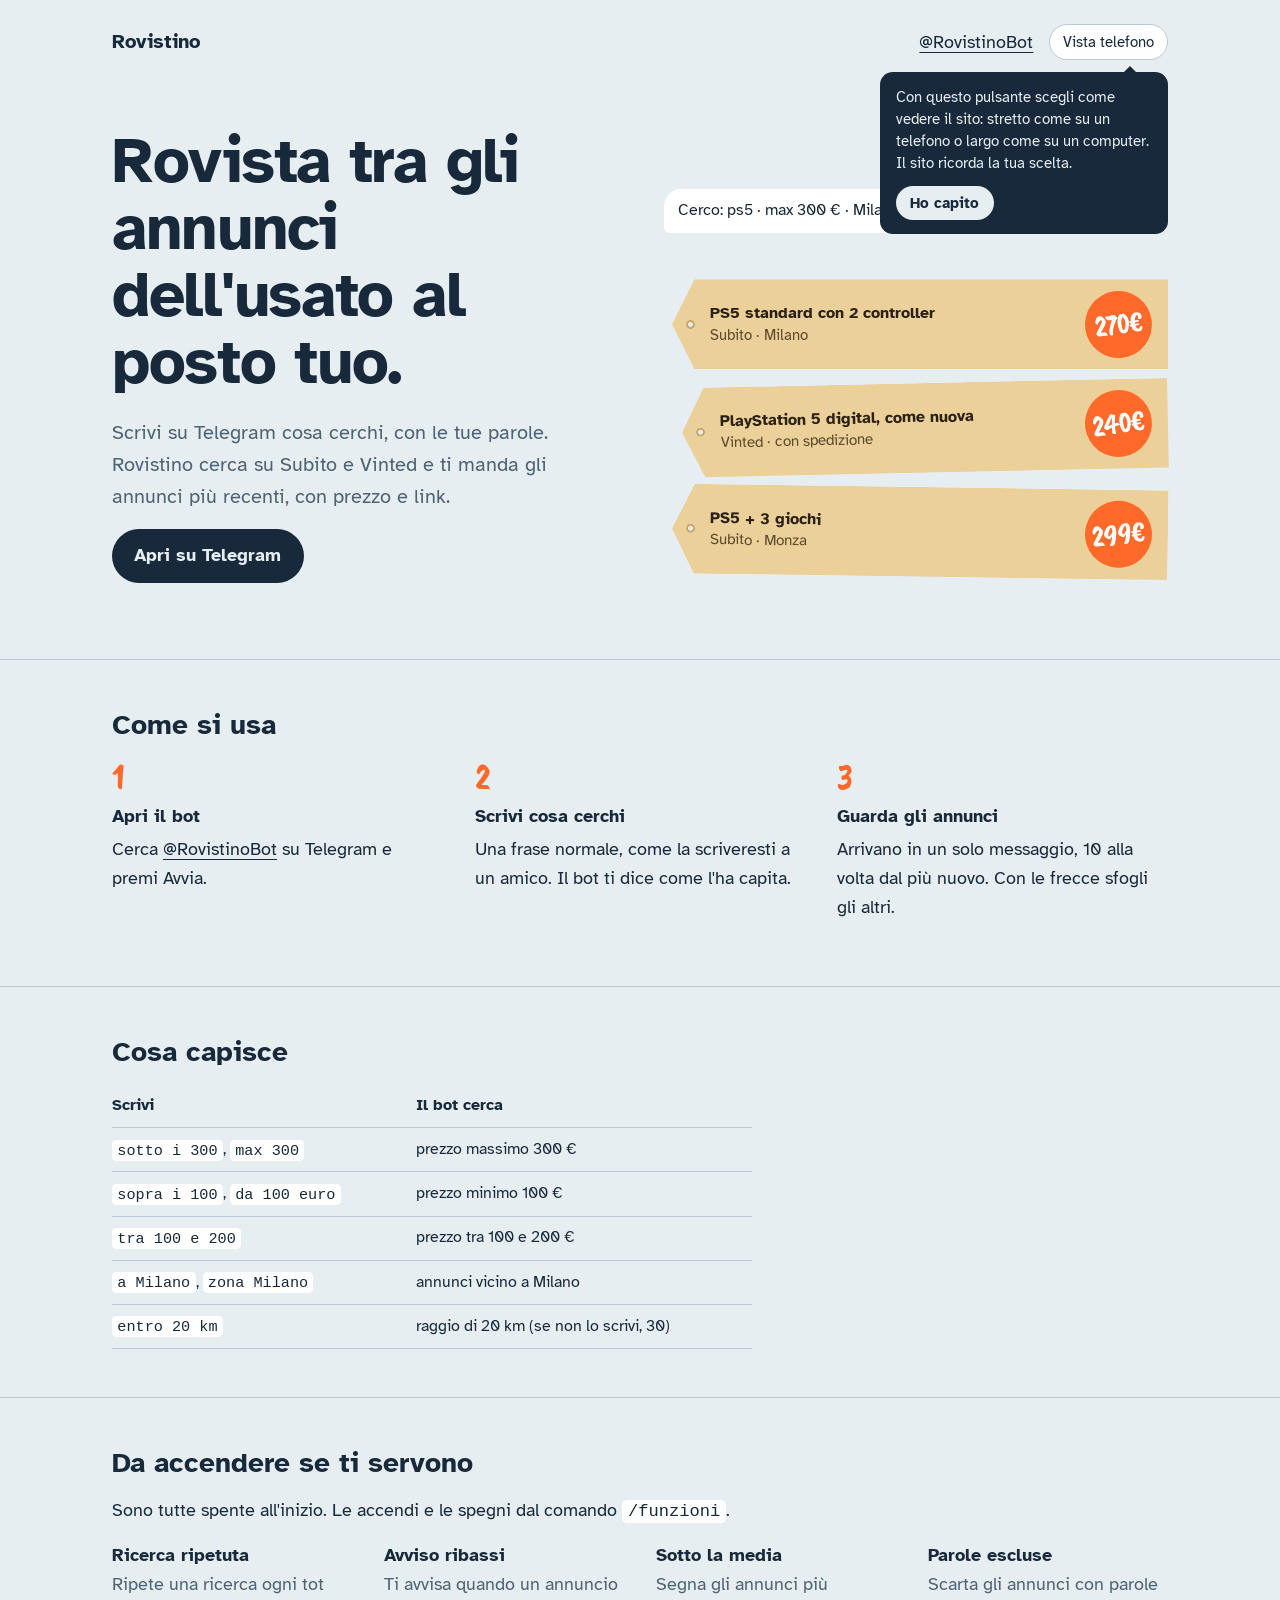
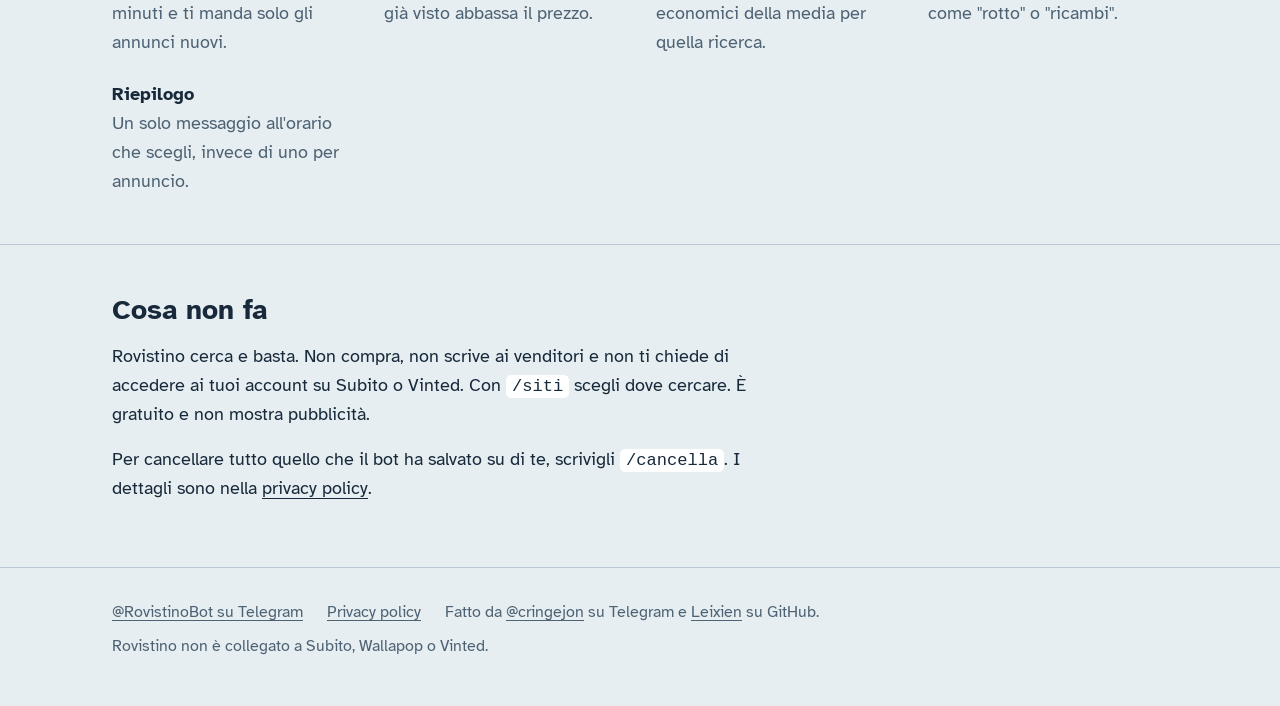
==== index.html @ 9de8d8a0 "Replace Wallapop with Vinted, mention /siti and Nominatim" ====
<!doctype html>
<html lang="it">
<head>
  <meta charset="utf-8">
  <meta name="viewport" content="width=device-width, initial-scale=1">
  <title>Rovistino</title>
  <meta name="description" content="Bot Telegram gratuito che cerca annunci dell'usato su Subito e Vinted. Scrivi cosa cerchi, ricevi prezzo e link.">
  <meta property="og:title" content="Rovistino">
  <meta property="og:description" content="Scrivi cosa cerchi, Rovistino rovista tra Subito e Vinted per te.">
  <meta property="og:image" content="https://leixien.github.io/Rovistino/assets/description.png">
  <link rel="preconnect" href="https://fonts.googleapis.com">
  <link rel="preconnect" href="https://fonts.gstatic.com" crossorigin>
  <link href="https://fonts.googleapis.com/css2?family=Atkinson+Hyperlegible:wght@400;700&family=Caveat+Brush&display=swap" rel="stylesheet">
  <link rel="icon" href="data:image/svg+xml,<svg xmlns='http://www.w3.org/2000/svg' viewBox='0 0 100 100'><text y='.9em' font-size='90'>🏷️</text></svg>">
  <link rel="stylesheet" href="style.css">
  <script src="site.js"></script>
</head>
<body>
  <header class="top">
    <div class="wrap">
      <a class="brand" href="./">Rovistino</a>
      <div class="actions"><a href="https://t.me/RovistinoBot">@RovistinoBot</a></div>
    </div>
  </header>

  <main>
    <div class="wrap hero">
      <div>
        <h1>Rovista tra gli annunci dell'usato al posto tuo.</h1>
        <p class="lede">Scrivi su Telegram cosa cerchi, con le tue parole. Rovistino cerca su Subito e Vinted e ti manda gli annunci più recenti, con prezzo e link.</p>
        <a class="button" href="https://t.me/RovistinoBot">Apri su Telegram</a>
      </div>

      <div class="chat" aria-label="Esempio di conversazione con il bot">
        <p class="bubble me">ps5 sotto i 300 euro a Milano</p>
        <p class="bubble">Cerco: ps5 · max 300 € · Milano 30 km</p>
        <ul class="tags" role="list">
          <li class="tag"><span><b>PS5 standard con 2 controller</b><span class="where">Subito · Milano</span></span><span class="price">270€</span></li>
          <li class="tag"><span><b>PlayStation 5 digital, come nuova</b><span class="where">Vinted · con spedizione</span></span><span class="price">240€</span></li>
          <li class="tag"><span><b>PS5 + 3 giochi</b><span class="where">Subito · Monza</span></span><span class="price">299€</span></li>
        </ul>
      </div>
    </div>

    <section>
      <div class="wrap">
        <h2>Come si usa</h2>
        <ol class="steps">
          <li><h3>Apri il bot</h3><p>Cerca <a href="https://t.me/RovistinoBot">@RovistinoBot</a> su Telegram e premi Avvia.</p></li>
          <li><h3>Scrivi cosa cerchi</h3><p>Una frase normale, come la scriveresti a un amico. Il bot ti dice come l'ha capita.</p></li>
          <li><h3>Guarda gli annunci</h3><p>Arrivano in un solo messaggio, 10 alla volta dal più nuovo. Con le frecce sfogli gli altri.</p></li>
        </ol>
      </div>
    </section>

    <section>
      <div class="wrap">
        <h2>Cosa capisce</h2>
        <table>
          <thead><tr><th>Scrivi</th><th>Il bot cerca</th></tr></thead>
          <tbody>
            <tr><td><code>sotto i 300</code>, <code>max 300</code></td><td>prezzo massimo 300 €</td></tr>
            <tr><td><code>sopra i 100</code>, <code>da 100 euro</code></td><td>prezzo minimo 100 €</td></tr>
            <tr><td><code>tra 100 e 200</code></td><td>prezzo tra 100 e 200 €</td></tr>
            <tr><td><code>a Milano</code>, <code>zona Milano</code></td><td>annunci vicino a Milano</td></tr>
            <tr><td><code>entro 20 km</code></td><td>raggio di 20 km (se non lo scrivi, 30)</td></tr>
          </tbody>
        </table>
      </div>
    </section>

    <section>
      <div class="wrap">
        <h2>Da accendere se ti servono</h2>
        <p class="prose">Sono tutte spente all'inizio. Le accendi e le spegni dal comando <code>/funzioni</code>.</p>
        <dl class="features">
          <div><dt>Ricerca ripetuta</dt><dd>Ripete una ricerca ogni tot minuti e ti manda solo gli annunci nuovi.</dd></div>
          <div><dt>Avviso ribassi</dt><dd>Ti avvisa quando un annuncio già visto abbassa il prezzo.</dd></div>
          <div><dt>Sotto la media</dt><dd>Segna gli annunci più economici della media per quella ricerca.</dd></div>
          <div><dt>Parole escluse</dt><dd>Scarta gli annunci con parole come "rotto" o "ricambi".</dd></div>
          <div><dt>Riepilogo</dt><dd>Un solo messaggio all'orario che scegli, invece di uno per annuncio.</dd></div>
        </dl>
      </div>
    </section>

    <section>
      <div class="wrap"><div class="prose">
        <h2>Cosa non fa</h2>
        <p>Rovistino cerca e basta. Non compra, non scrive ai venditori e non ti chiede di accedere ai tuoi account su Subito o Vinted. Con <code>/siti</code> scegli dove cercare. È gratuito e non mostra pubblicità.</p>
        <p>Per cancellare tutto quello che il bot ha salvato su di te, scrivigli <code>/cancella</code>. I dettagli sono nella <a href="privacy.html">privacy policy</a>.</p>
      </div></div>
    </section>
  </main>

  <footer>
    <div class="wrap">
      <a href="https://t.me/RovistinoBot">@RovistinoBot su Telegram</a>
      <a href="privacy.html">Privacy policy</a>
      <span>Fatto da <a href="https://t.me/cringejon">@cringejon</a> su Telegram e <a href="https://github.com/Leixien">Leixien</a> su GitHub.</span>
      <span>Rovistino non è collegato a Subito, Wallapop o Vinted.</span>
    </div>
  </footer>
</body>
</html>
---- style.css ----
:root {
  --bg: #e7eef2;
  --ink: #17293a;
  --muted: #4d6273;
  --line: #b9c8d3;
  --tag: #ecd09a;
  --tag-edge: #c9a664;
  --sticker: #ff6a2b;
  --bubble: #ffffff;
  --bubble-me: #cfe3f5;
  --focus: #1f6fd1;
}

@media (prefers-color-scheme: dark) {
  :root {
    --bg: #14222f;
    --ink: #e4edf3;
    --muted: #9fb3c3;
    --line: #2e4254;
    --tag: #d9bb80;
    --tag-edge: #a8874c;
    --bubble: #1e3142;
    --bubble-me: #26496a;
    --focus: #7db4ff;
  }
}

* { box-sizing: border-box; }

body {
  margin: 0;
  background: var(--bg);
  color: var(--ink);
  font: 1.125rem/1.6 "Atkinson Hyperlegible", system-ui, sans-serif;
  /* layout follows body width, not the window, so the view switch can narrow it */
  container-type: inline-size;
}

/* forced phone view on a wide screen */
html[data-view="mobile"] { background: var(--line); }
html[data-view="mobile"] body { max-width: 26rem; margin: 0 auto; min-height: 100vh; }

/* view switch + first-visit tip */
header.top .actions { display: flex; align-items: center; gap: 1rem; position: relative; }
.view-switch {
  font: inherit;
  font-size: 0.95rem;
  color: var(--ink);
  background: var(--bubble);
  border: 1px solid var(--line);
  border-radius: 999px;
  padding: 0.3rem 0.8rem;
  white-space: nowrap;
  cursor: pointer;
}
/* the hero button already links the bot on narrow screens */
@container (max-width: 30rem) { header.top .actions > a { display: none; } }
.view-switch:focus-visible, .tip button:focus-visible { outline: 3px solid var(--focus); outline-offset: 3px; }
.tip {
  position: absolute;
  top: calc(100% + 0.75rem);
  right: 0;
  z-index: 1;
  width: min(18rem, calc(100cqi - 2rem));
  background: var(--ink);
  color: var(--bg);
  border-radius: 0.8rem;
  padding: 0.9rem 1rem;
  font-size: 0.95rem;
  line-height: 1.45;
}
.tip::before {
  content: "";
  position: absolute;
  top: -0.4rem;
  right: 2rem;
  border: 0.4rem solid transparent;
  border-top: 0;
  border-bottom-color: var(--ink);
}
.tip p { margin: 0 0 0.75rem; }
.tip button {
  font: inherit;
  font-weight: 700;
  background: var(--bg);
  color: var(--ink);
  border: 0;
  border-radius: 999px;
  padding: 0.35rem 0.9rem;
  cursor: pointer;
}

a { color: inherit; text-underline-offset: 0.2em; }
a:focus-visible, .button:focus-visible { outline: 3px solid var(--focus); outline-offset: 3px; }

.wrap { max-width: 68rem; margin: 0 auto; padding: 0 1rem; }
.prose { max-width: 40rem; }

header.top { padding: 1.5rem 0; }
header.top .wrap { display: flex; justify-content: space-between; align-items: baseline; gap: 1rem; }
.brand { font-weight: 700; font-size: 1.25rem; text-decoration: none; }

h1 { font-size: clamp(2.4rem, 6cqi, 4rem); line-height: 1.05; margin: 0 0 1.25rem; letter-spacing: -0.02em; }
h2 { font-size: 1.75rem; line-height: 1.2; margin: 0 0 1rem; }
h3 { font-size: 1.125rem; margin: 0 0 0.25rem; }
p { margin: 0 0 1rem; }

.button {
  display: inline-block;
  background: var(--ink);
  color: var(--bg);
  padding: 0.8rem 1.4rem;
  border-radius: 999px;
  font-weight: 700;
  text-decoration: none;
}

/* hero */
.hero { display: grid; grid-template-columns: 1fr 1fr; gap: 3rem; align-items: center; padding: 2rem 1rem 4rem; }
.hero .lede { font-size: 1.25rem; color: var(--muted); max-width: 30rem; }
@container (max-width: 52rem) { .hero { grid-template-columns: 1fr; gap: 2rem; } }

/* chat demo */
.chat { display: flex; flex-direction: column; gap: 0.75rem; }
.bubble {
  background: var(--bubble);
  border-radius: 1.1rem 1.1rem 1.1rem 0.3rem;
  padding: 0.6rem 0.9rem;
  max-width: 85%;
  font-size: 1rem;
}
.bubble.me { align-self: flex-end; background: var(--bubble-me); border-radius: 1.1rem 1.1rem 0.3rem 1.1rem; }

/* listing as a price tag on a string */
.tags { display: flex; flex-direction: column; gap: 0.9rem; padding-left: 0.5rem; }
.tag {
  position: relative;
  display: grid;
  grid-template-columns: 1fr auto;
  align-items: center;
  gap: 0.5rem 1rem;
  background: var(--tag);
  color: #2a2113;
  padding: 0.7rem 1rem 0.7rem 2.4rem;
  clip-path: polygon(1.4rem 0, 100% 0, 100% 100%, 1.4rem 100%, 0 50%);
  font-size: 0.95rem;
  line-height: 1.35;
}
.tag::before {
  content: "";
  position: absolute;
  left: 0.9rem; top: 50%;
  width: 0.55rem; height: 0.55rem;
  margin-top: -0.275rem;
  border-radius: 50%;
  background: var(--bg);
  box-shadow: inset 0 0 0 2px var(--tag-edge);
}
.tag:nth-child(2) { transform: rotate(-1.2deg); margin-left: 0.6rem; }
.tag:nth-child(3) { transform: rotate(0.8deg); }
.tag b { display: block; font-size: 1rem; }
.tag .where { color: #5b4a2c; }
.price {
  font-family: "Caveat Brush", cursive;
  font-size: 1.9rem;
  line-height: 1;
  color: #fff;
  background: var(--sticker);
  border-radius: 50%;
  width: 4.2rem; height: 4.2rem;
  display: grid; place-items: center;
  transform: rotate(-8deg);
}

@media (prefers-reduced-motion: no-preference) {
  .chat > * { animation: arrive 0.35s ease-out backwards; }
  .chat > :nth-child(2) { animation-delay: 0.5s; }
  .chat > :nth-child(3) { animation-delay: 1s; }
  @keyframes arrive { from { opacity: 0; transform: translateY(0.5rem); } }
}

/* sections */
section { padding: 3rem 0; border-top: 1px solid var(--line); }
.steps { list-style: none; counter-reset: step; padding: 0; margin: 0; display: grid; grid-template-columns: repeat(3, 1fr); gap: 2rem; }
.steps li { counter-increment: step; }
.steps li::before { content: counter(step); display: block; font-family: "Caveat Brush", cursive; font-size: 2.4rem; line-height: 1; color: var(--sticker); margin-bottom: 0.4rem; }
@container (max-width: 52rem) { .steps { grid-template-columns: 1fr; gap: 1.25rem; } }

table { border-collapse: collapse; width: 100%; max-width: 40rem; font-size: 1rem; }
th, td { text-align: left; padding: 0.55rem 0.75rem 0.55rem 0; border-bottom: 1px solid var(--line); vertical-align: top; }
th { font-weight: 700; }
code { white-space: nowrap; font-size: 0.95em; background: var(--bubble); padding: 0.1em 0.35em; border-radius: 0.3em; }

.features { display: grid; grid-template-columns: repeat(auto-fit, minmax(12rem, 1fr)); gap: 1.5rem 2rem; margin: 0; }
.features dt { font-weight: 700; }
.features dd { margin: 0; color: var(--muted); }

footer { padding: 2rem 0 3rem; border-top: 1px solid var(--line); color: var(--muted); font-size: 1rem; }
footer .wrap { display: flex; flex-wrap: wrap; gap: 0.5rem 1.5rem; }
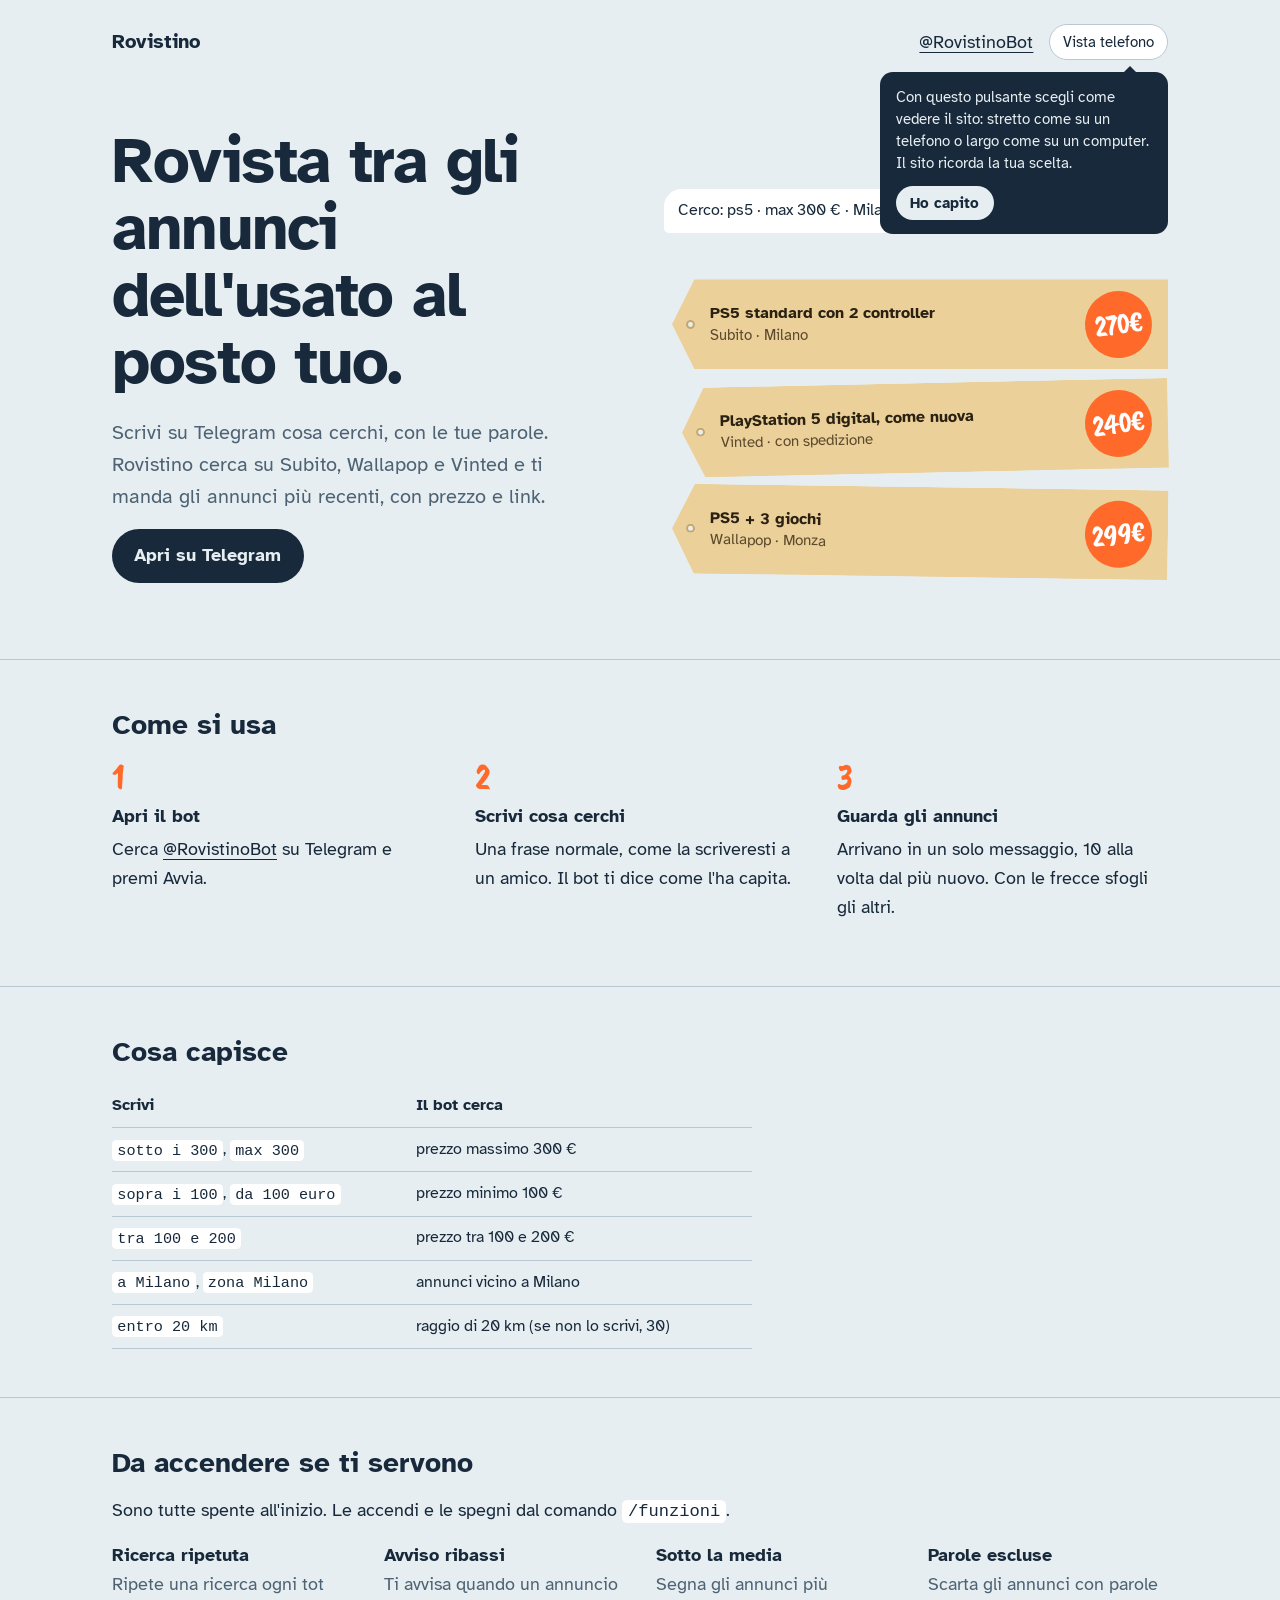
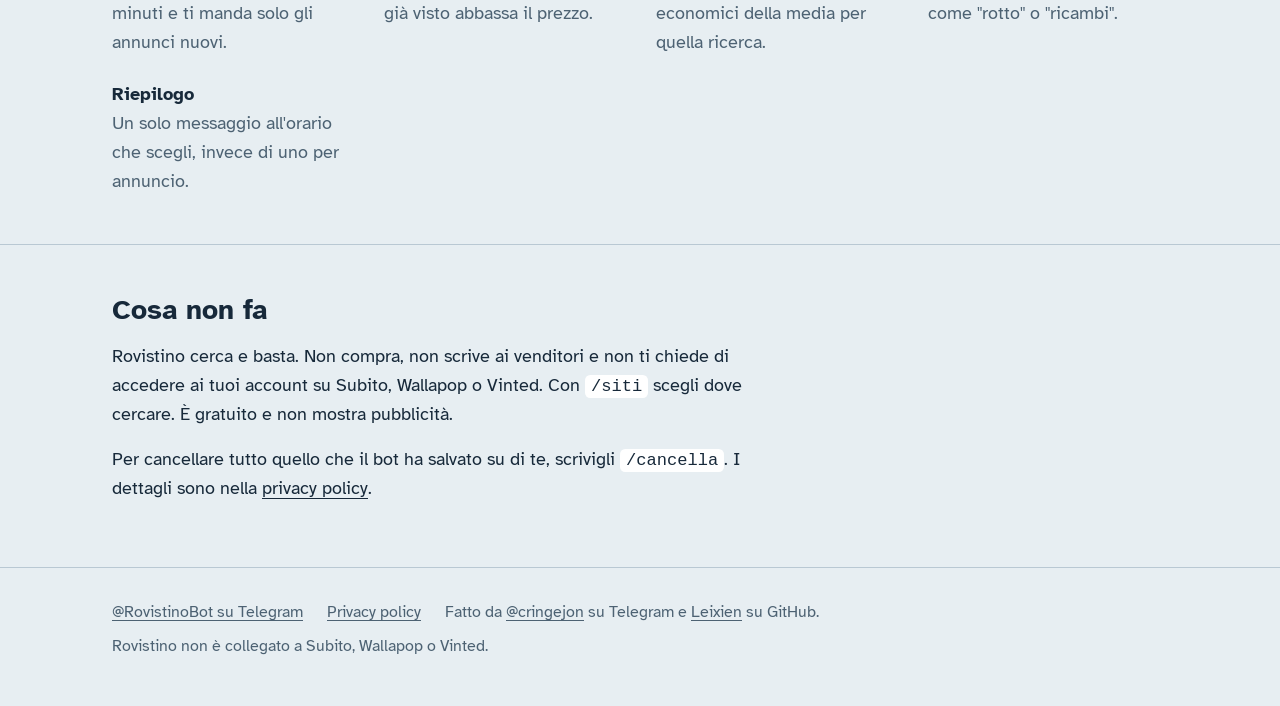
==== commit 139da30f: "Add Wallapop, placeholder image for listings without photo" ====
--- a/index.html
+++ b/index.html
@@ -4,9 +4,9 @@
   <meta charset="utf-8">
   <meta name="viewport" content="width=device-width, initial-scale=1">
   <title>Rovistino</title>
-  <meta name="description" content="Bot Telegram gratuito che cerca annunci dell'usato su Subito e Vinted. Scrivi cosa cerchi, ricevi prezzo e link.">
+  <meta name="description" content="Bot Telegram gratuito che cerca annunci dell'usato su Subito, Wallapop e Vinted. Scrivi cosa cerchi, ricevi prezzo e link.">
   <meta property="og:title" content="Rovistino">
-  <meta property="og:description" content="Scrivi cosa cerchi, Rovistino rovista tra Subito e Vinted per te.">
+  <meta property="og:description" content="Scrivi cosa cerchi, Rovistino rovista tra Subito, Wallapop e Vinted per te.">
   <meta property="og:image" content="https://leixien.github.io/Rovistino/assets/description.png">
   <link rel="preconnect" href="https://fonts.googleapis.com">
   <link rel="preconnect" href="https://fonts.gstatic.com" crossorigin>
@@ -27,7 +27,7 @@
     <div class="wrap hero">
       <div>
         <h1>Rovista tra gli annunci dell'usato al posto tuo.</h1>
-        <p class="lede">Scrivi su Telegram cosa cerchi, con le tue parole. Rovistino cerca su Subito e Vinted e ti manda gli annunci più recenti, con prezzo e link.</p>
+        <p class="lede">Scrivi su Telegram cosa cerchi, con le tue parole. Rovistino cerca su Subito, Wallapop e Vinted e ti manda gli annunci più recenti, con prezzo e link.</p>
         <a class="button" href="https://t.me/RovistinoBot">Apri su Telegram</a>
       </div>
 
@@ -37,7 +37,7 @@
         <ul class="tags" role="list">
           <li class="tag"><span><b>PS5 standard con 2 controller</b><span class="where">Subito · Milano</span></span><span class="price">270€</span></li>
           <li class="tag"><span><b>PlayStation 5 digital, come nuova</b><span class="where">Vinted · con spedizione</span></span><span class="price">240€</span></li>
-          <li class="tag"><span><b>PS5 + 3 giochi</b><span class="where">Subito · Monza</span></span><span class="price">299€</span></li>
+          <li class="tag"><span><b>PS5 + 3 giochi</b><span class="where">Wallapop · Monza</span></span><span class="price">299€</span></li>
         </ul>
       </div>
     </div>
@@ -86,7 +86,7 @@
     <section>
       <div class="wrap"><div class="prose">
         <h2>Cosa non fa</h2>
-        <p>Rovistino cerca e basta. Non compra, non scrive ai venditori e non ti chiede di accedere ai tuoi account su Subito o Vinted. Con <code>/siti</code> scegli dove cercare. È gratuito e non mostra pubblicità.</p>
+        <p>Rovistino cerca e basta. Non compra, non scrive ai venditori e non ti chiede di accedere ai tuoi account su Subito, Wallapop o Vinted. Con <code>/siti</code> scegli dove cercare. È gratuito e non mostra pubblicità.</p>
         <p>Per cancellare tutto quello che il bot ha salvato su di te, scrivigli <code>/cancella</code>. I dettagli sono nella <a href="privacy.html">privacy policy</a>.</p>
       </div></div>
     </section>
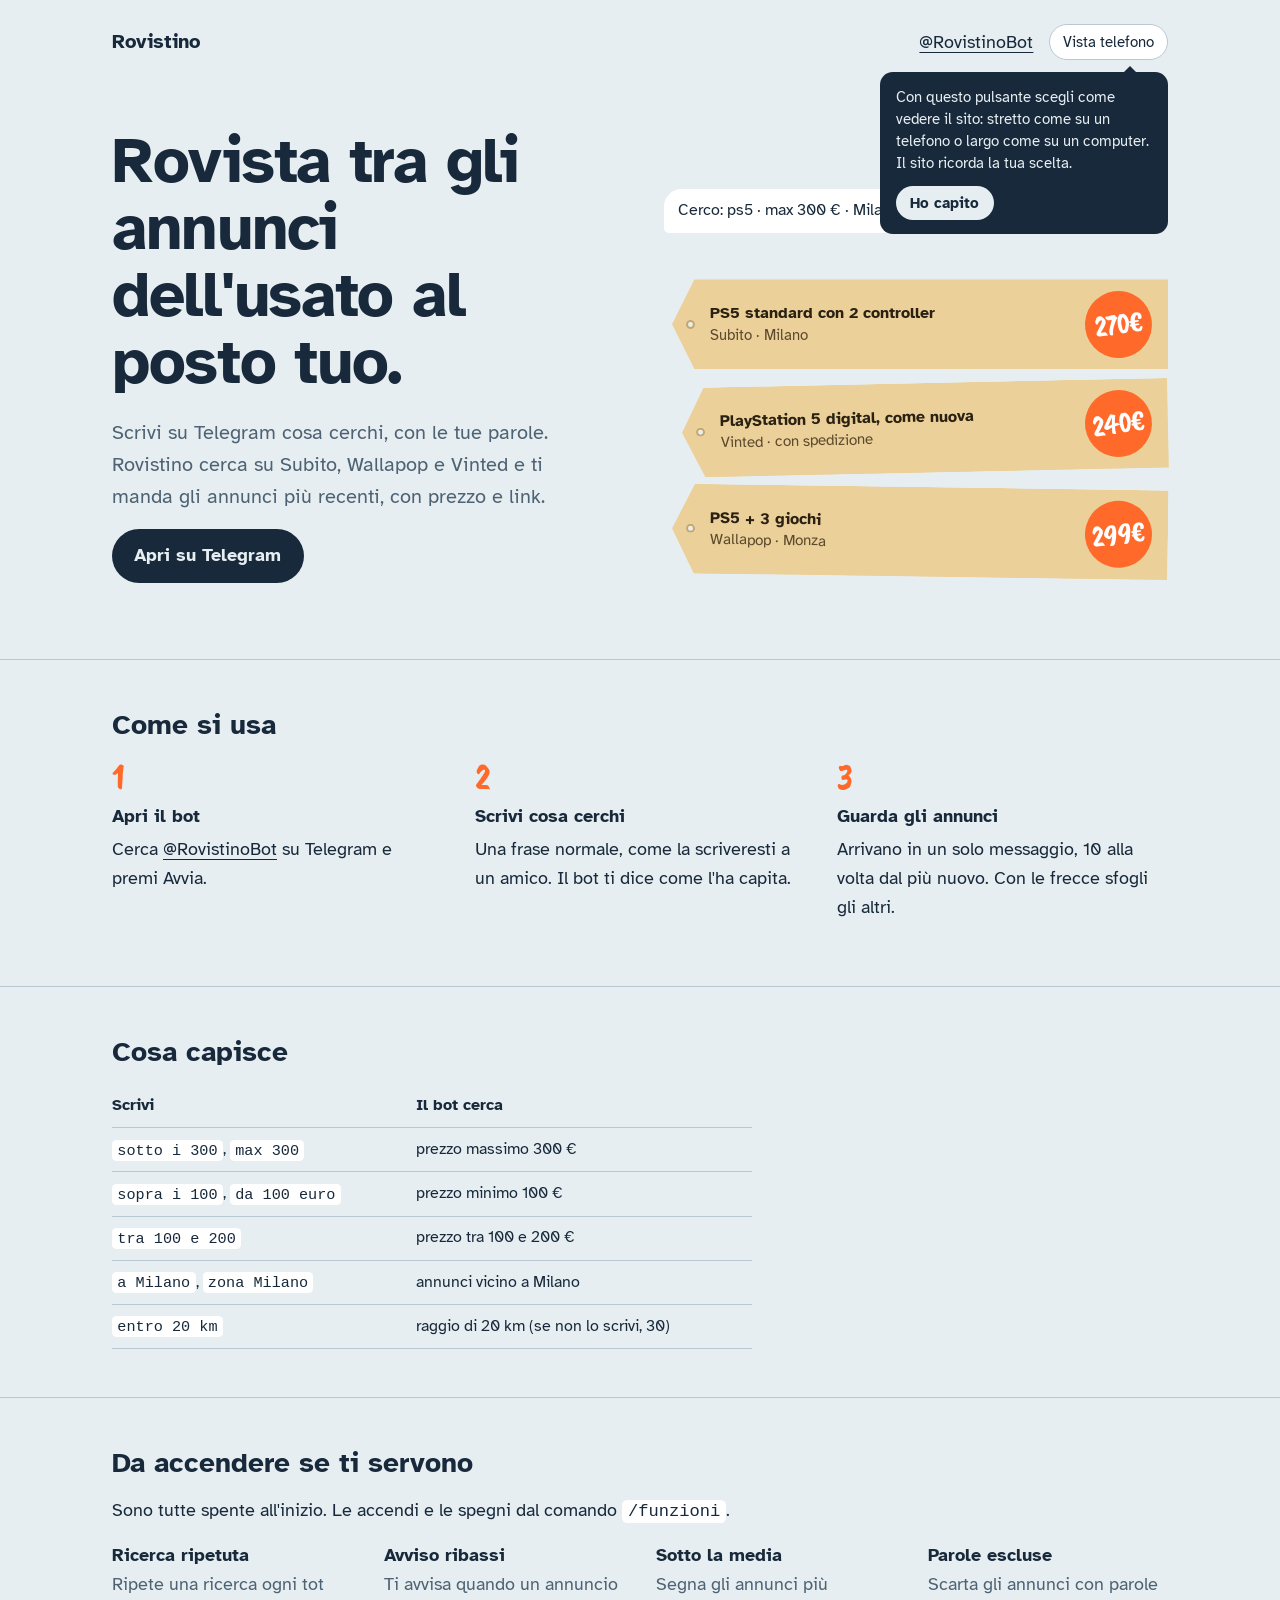
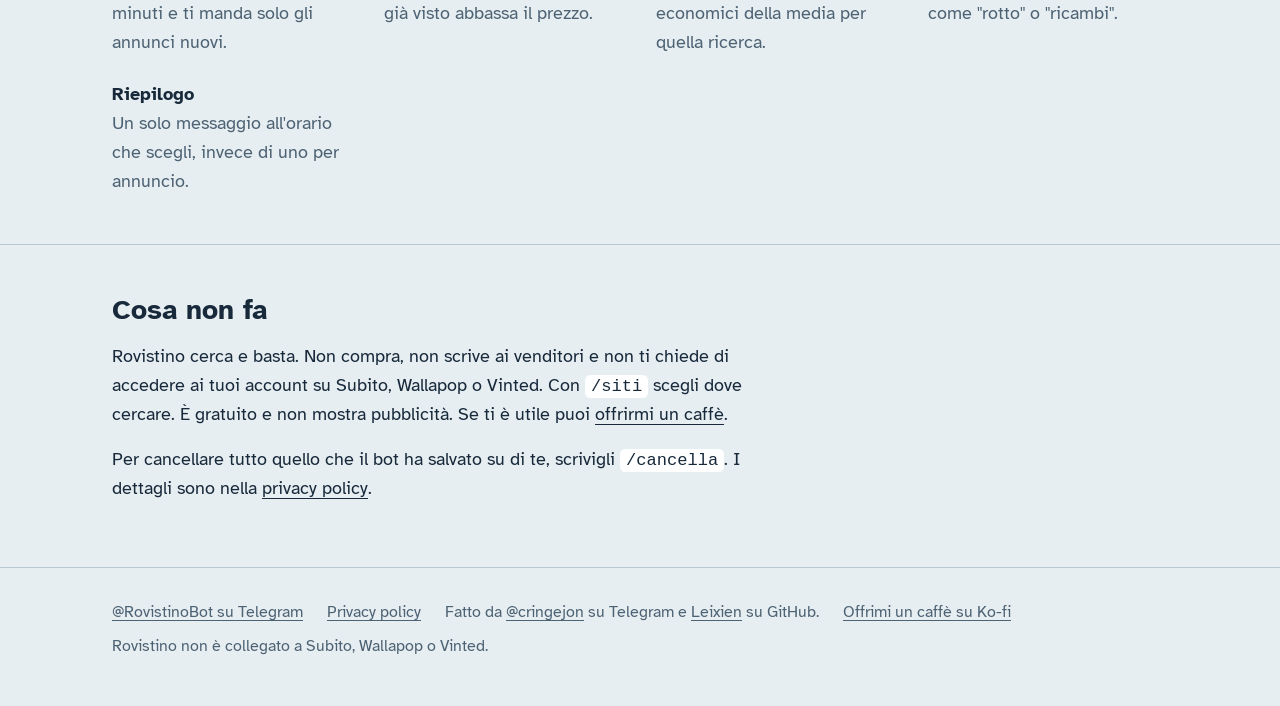
==== commit 3d460f79: "Add Ko-fi link and digest data to privacy policy" ====
--- a/index.html
+++ b/index.html
@@ -86,7 +86,7 @@
     <section>
       <div class="wrap"><div class="prose">
         <h2>Cosa non fa</h2>
-        <p>Rovistino cerca e basta. Non compra, non scrive ai venditori e non ti chiede di accedere ai tuoi account su Subito, Wallapop o Vinted. Con <code>/siti</code> scegli dove cercare. È gratuito e non mostra pubblicità.</p>
+        <p>Rovistino cerca e basta. Non compra, non scrive ai venditori e non ti chiede di accedere ai tuoi account su Subito, Wallapop o Vinted. Con <code>/siti</code> scegli dove cercare. È gratuito e non mostra pubblicità. Se ti è utile puoi <a href="https://ko-fi.com/cringejon">offrirmi un caffè</a>.</p>
         <p>Per cancellare tutto quello che il bot ha salvato su di te, scrivigli <code>/cancella</code>. I dettagli sono nella <a href="privacy.html">privacy policy</a>.</p>
       </div></div>
     </section>
@@ -97,6 +97,7 @@
       <a href="https://t.me/RovistinoBot">@RovistinoBot su Telegram</a>
       <a href="privacy.html">Privacy policy</a>
       <span>Fatto da <a href="https://t.me/cringejon">@cringejon</a> su Telegram e <a href="https://github.com/Leixien">Leixien</a> su GitHub.</span>
+      <a href="https://ko-fi.com/cringejon">Offrimi un caffè su Ko-fi</a>
       <span>Rovistino non è collegato a Subito, Wallapop o Vinted.</span>
     </div>
   </footer>
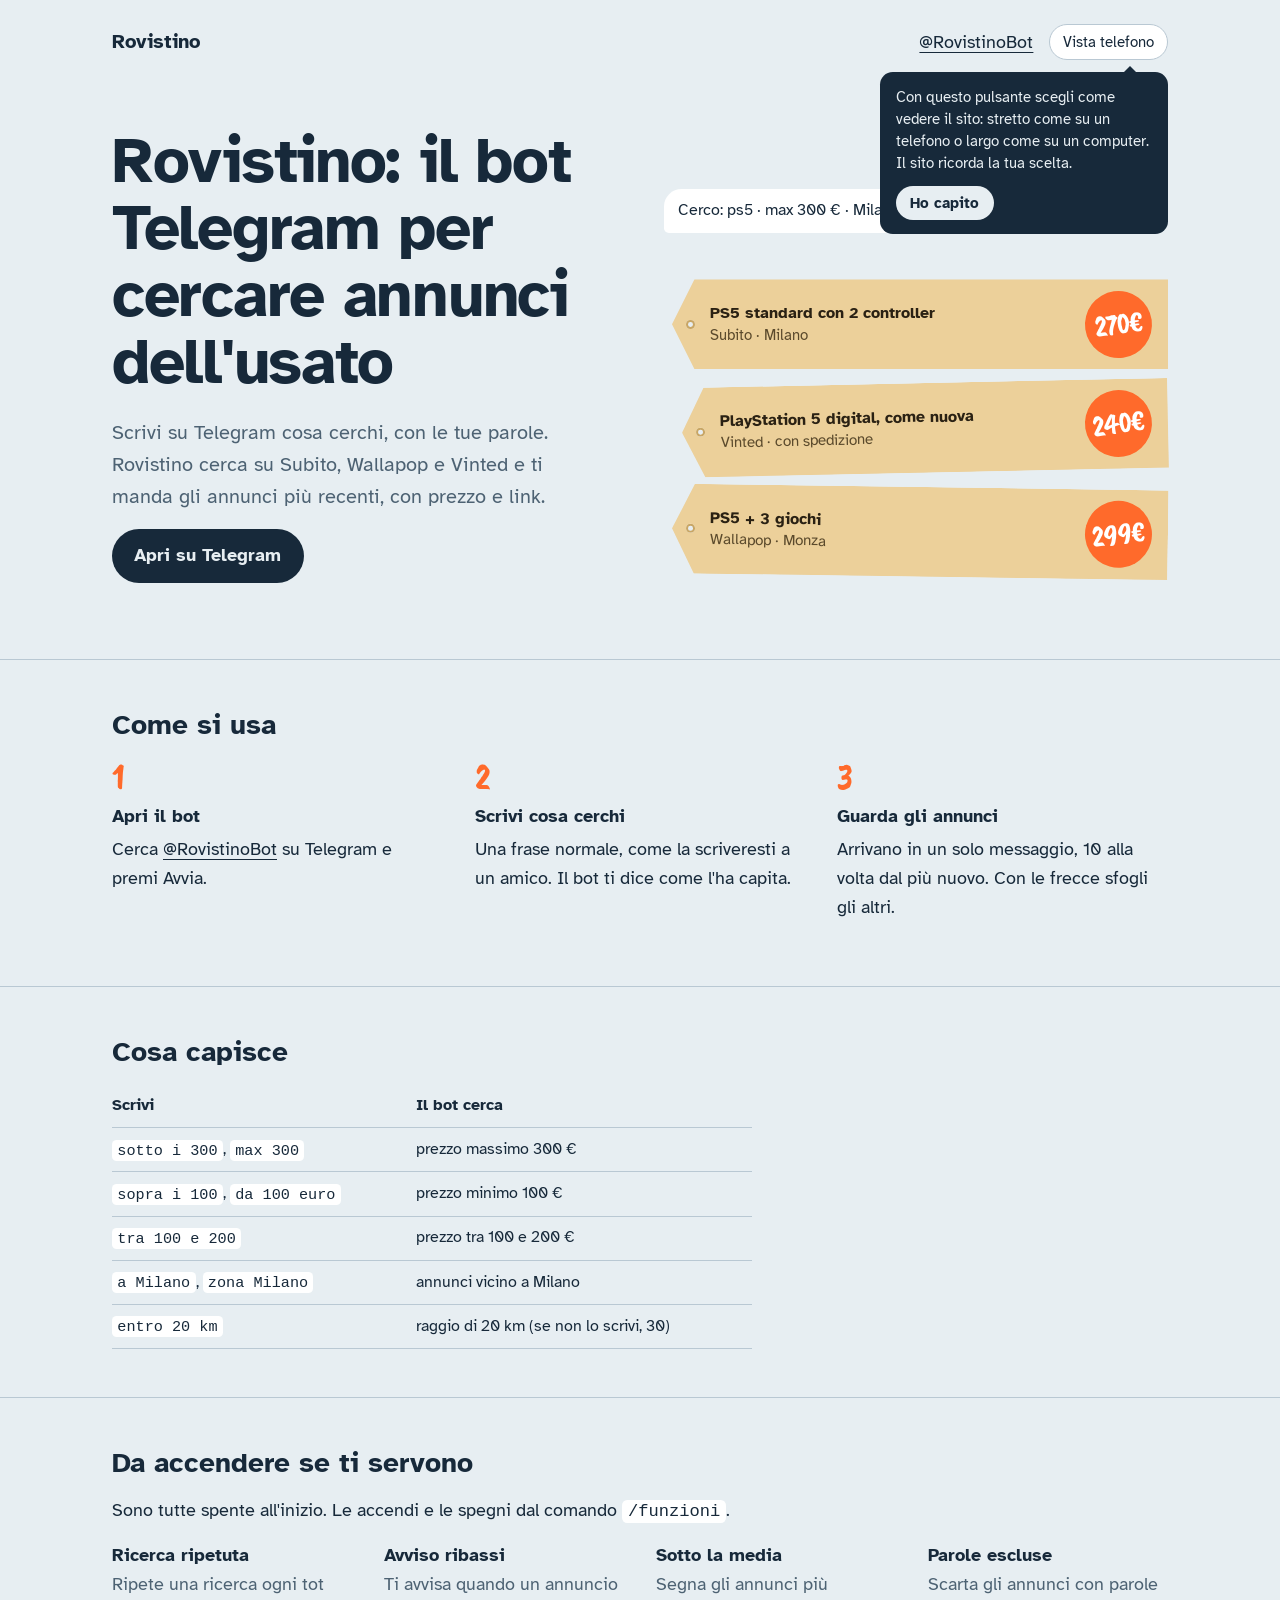
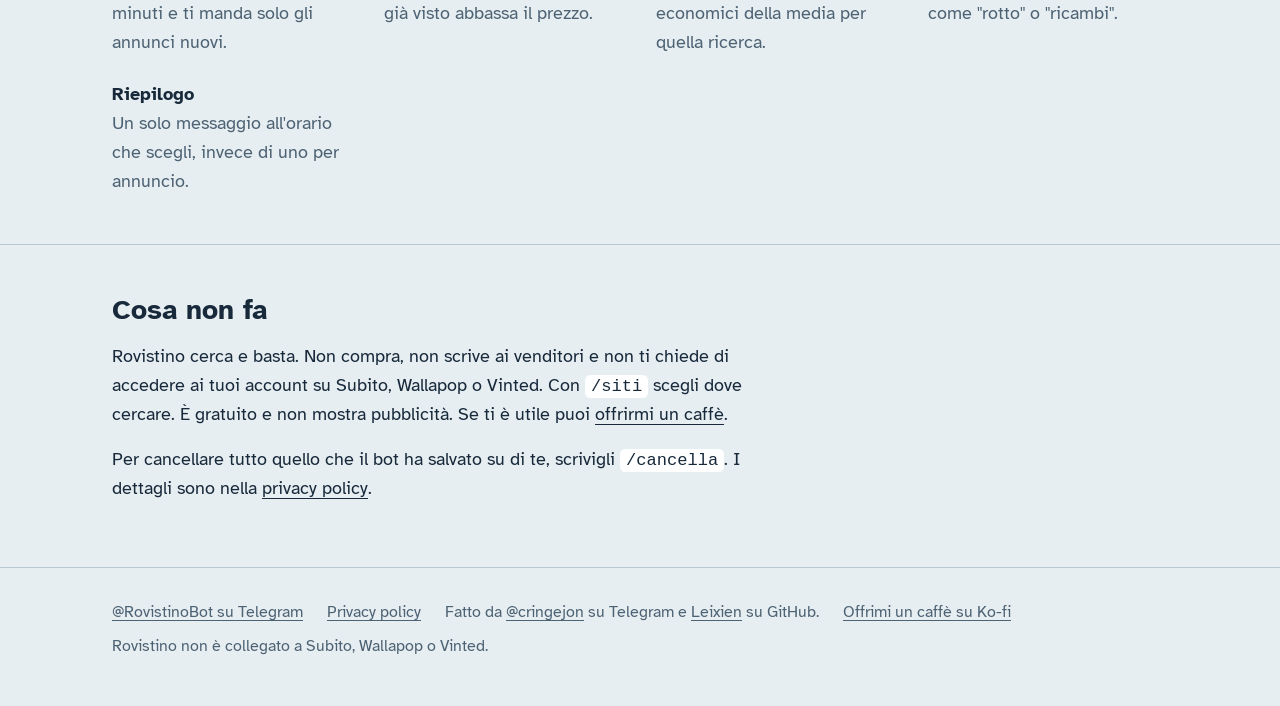
==== commit 2177f094: "Improve SEO: title, description, canonical, Open Graph, sitemap" ====
--- a/index.html
+++ b/index.html
@@ -3,10 +3,14 @@
 <head>
   <meta charset="utf-8">
   <meta name="viewport" content="width=device-width, initial-scale=1">
-  <title>Rovistino</title>
-  <meta name="description" content="Bot Telegram gratuito che cerca annunci dell'usato su Subito, Wallapop e Vinted. Scrivi cosa cerchi, ricevi prezzo e link.">
-  <meta property="og:title" content="Rovistino">
-  <meta property="og:description" content="Scrivi cosa cerchi, Rovistino rovista tra Subito, Wallapop e Vinted per te.">
+  <title>Rovistino – Bot Telegram per cercare annunci usati</title>
+  <meta name="description" content="Rovistino è un bot Telegram gratuito che cerca annunci dell'usato su Subito, Wallapop e Vinted per prezzo, città e distanza.">
+  <meta name="robots" content="index, follow">
+  <link rel="canonical" href="https://leixien.github.io/Rovistino/">
+  <meta property="og:title" content="Rovistino – Bot Telegram per cercare annunci usati">
+  <meta property="og:description" content="Cerca annunci su Subito, Wallapop e Vinted direttamente da Telegram.">
+  <meta property="og:url" content="https://leixien.github.io/Rovistino/">
+  <meta property="og:type" content="website">
   <meta property="og:image" content="https://leixien.github.io/Rovistino/assets/description.png">
   <link rel="preconnect" href="https://fonts.googleapis.com">
   <link rel="preconnect" href="https://fonts.gstatic.com" crossorigin>
@@ -26,7 +30,7 @@
   <main>
     <div class="wrap hero">
       <div>
-        <h1>Rovista tra gli annunci dell'usato al posto tuo.</h1>
+        <h1>Rovistino: il bot Telegram per cercare annunci dell'usato</h1>
         <p class="lede">Scrivi su Telegram cosa cerchi, con le tue parole. Rovistino cerca su Subito, Wallapop e Vinted e ti manda gli annunci più recenti, con prezzo e link.</p>
         <a class="button" href="https://t.me/RovistinoBot">Apri su Telegram</a>
       </div>
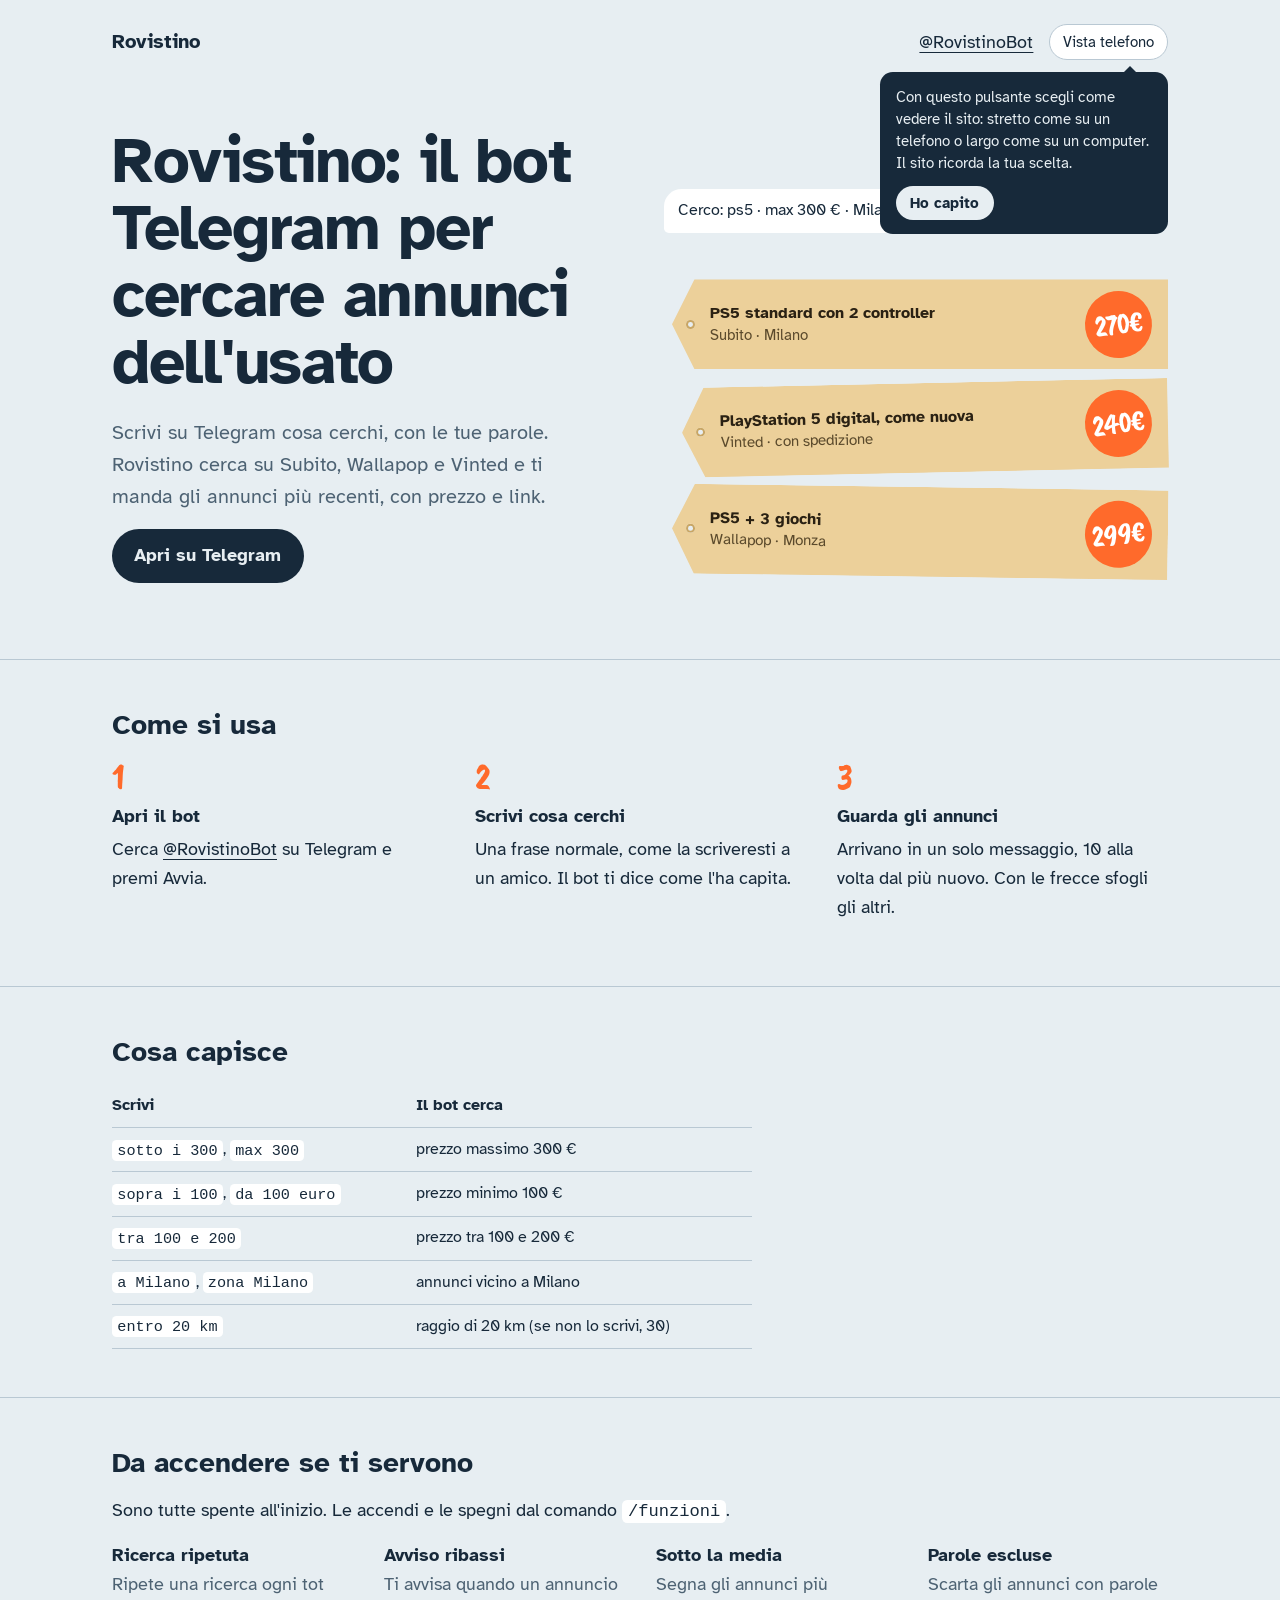
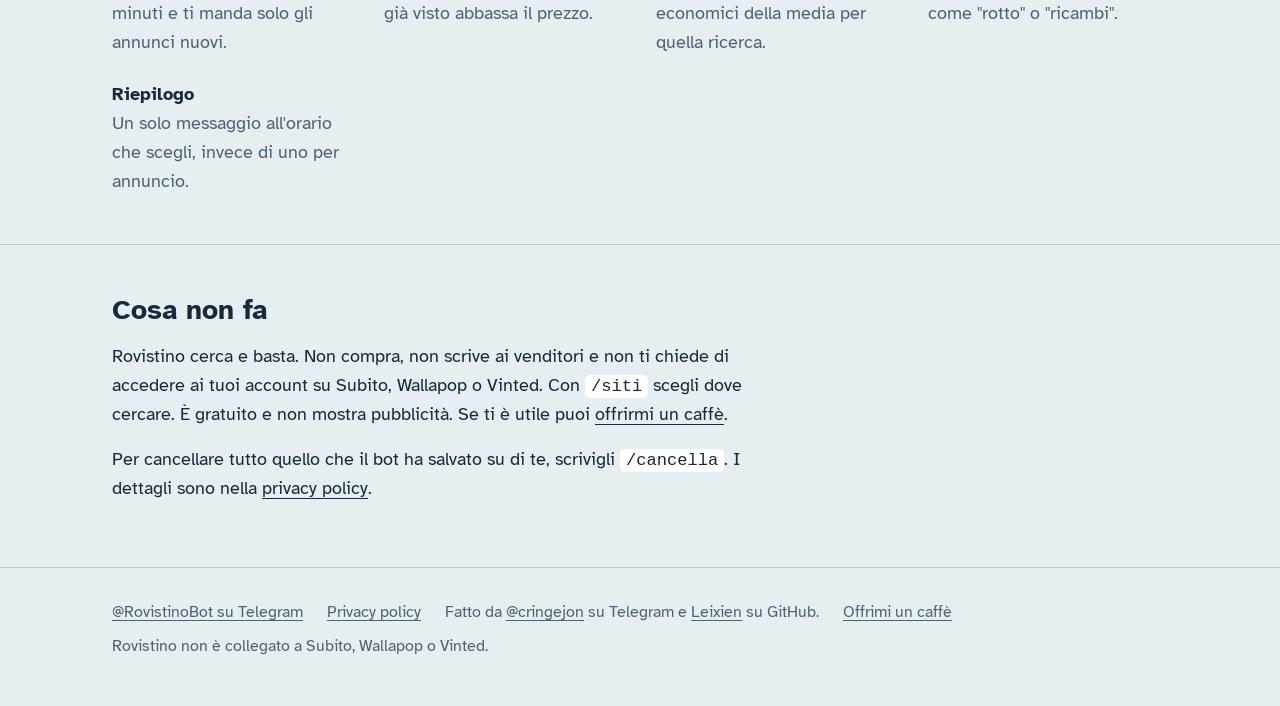
==== commit 1bce7533: "Add donation page with Ko-fi widget" ====
--- a/index.html
+++ b/index.html
@@ -90,7 +90,7 @@
     <section>
       <div class="wrap"><div class="prose">
         <h2>Cosa non fa</h2>
-        <p>Rovistino cerca e basta. Non compra, non scrive ai venditori e non ti chiede di accedere ai tuoi account su Subito, Wallapop o Vinted. Con <code>/siti</code> scegli dove cercare. È gratuito e non mostra pubblicità. Se ti è utile puoi <a href="https://ko-fi.com/cringejon">offrirmi un caffè</a>.</p>
+        <p>Rovistino cerca e basta. Non compra, non scrive ai venditori e non ti chiede di accedere ai tuoi account su Subito, Wallapop o Vinted. Con <code>/siti</code> scegli dove cercare. È gratuito e non mostra pubblicità. Se ti è utile puoi <a href="dona.html">offrirmi un caffè</a>.</p>
         <p>Per cancellare tutto quello che il bot ha salvato su di te, scrivigli <code>/cancella</code>. I dettagli sono nella <a href="privacy.html">privacy policy</a>.</p>
       </div></div>
     </section>
@@ -101,7 +101,7 @@
       <a href="https://t.me/RovistinoBot">@RovistinoBot su Telegram</a>
       <a href="privacy.html">Privacy policy</a>
       <span>Fatto da <a href="https://t.me/cringejon">@cringejon</a> su Telegram e <a href="https://github.com/Leixien">Leixien</a> su GitHub.</span>
-      <a href="https://ko-fi.com/cringejon">Offrimi un caffè su Ko-fi</a>
+      <a href="dona.html">Offrimi un caffè</a>
       <span>Rovistino non è collegato a Subito, Wallapop o Vinted.</span>
     </div>
   </footer>
--- a/style.css
+++ b/style.css
@@ -195,5 +195,8 @@
 .features dt { font-weight: 700; }
 .features dd { margin: 0; color: var(--muted); }
 
+/* Ko-fi donation widget (its content is white, so it keeps a light frame in dark mode too) */
+.kofi { display: block; width: 100%; border: none; padding: 4px; background: #f9f9f9; border-radius: 0.8rem; margin: 1.5rem 0; }
+
 footer { padding: 2rem 0 3rem; border-top: 1px solid var(--line); color: var(--muted); font-size: 1rem; }
 footer .wrap { display: flex; flex-wrap: wrap; gap: 0.5rem 1.5rem; }
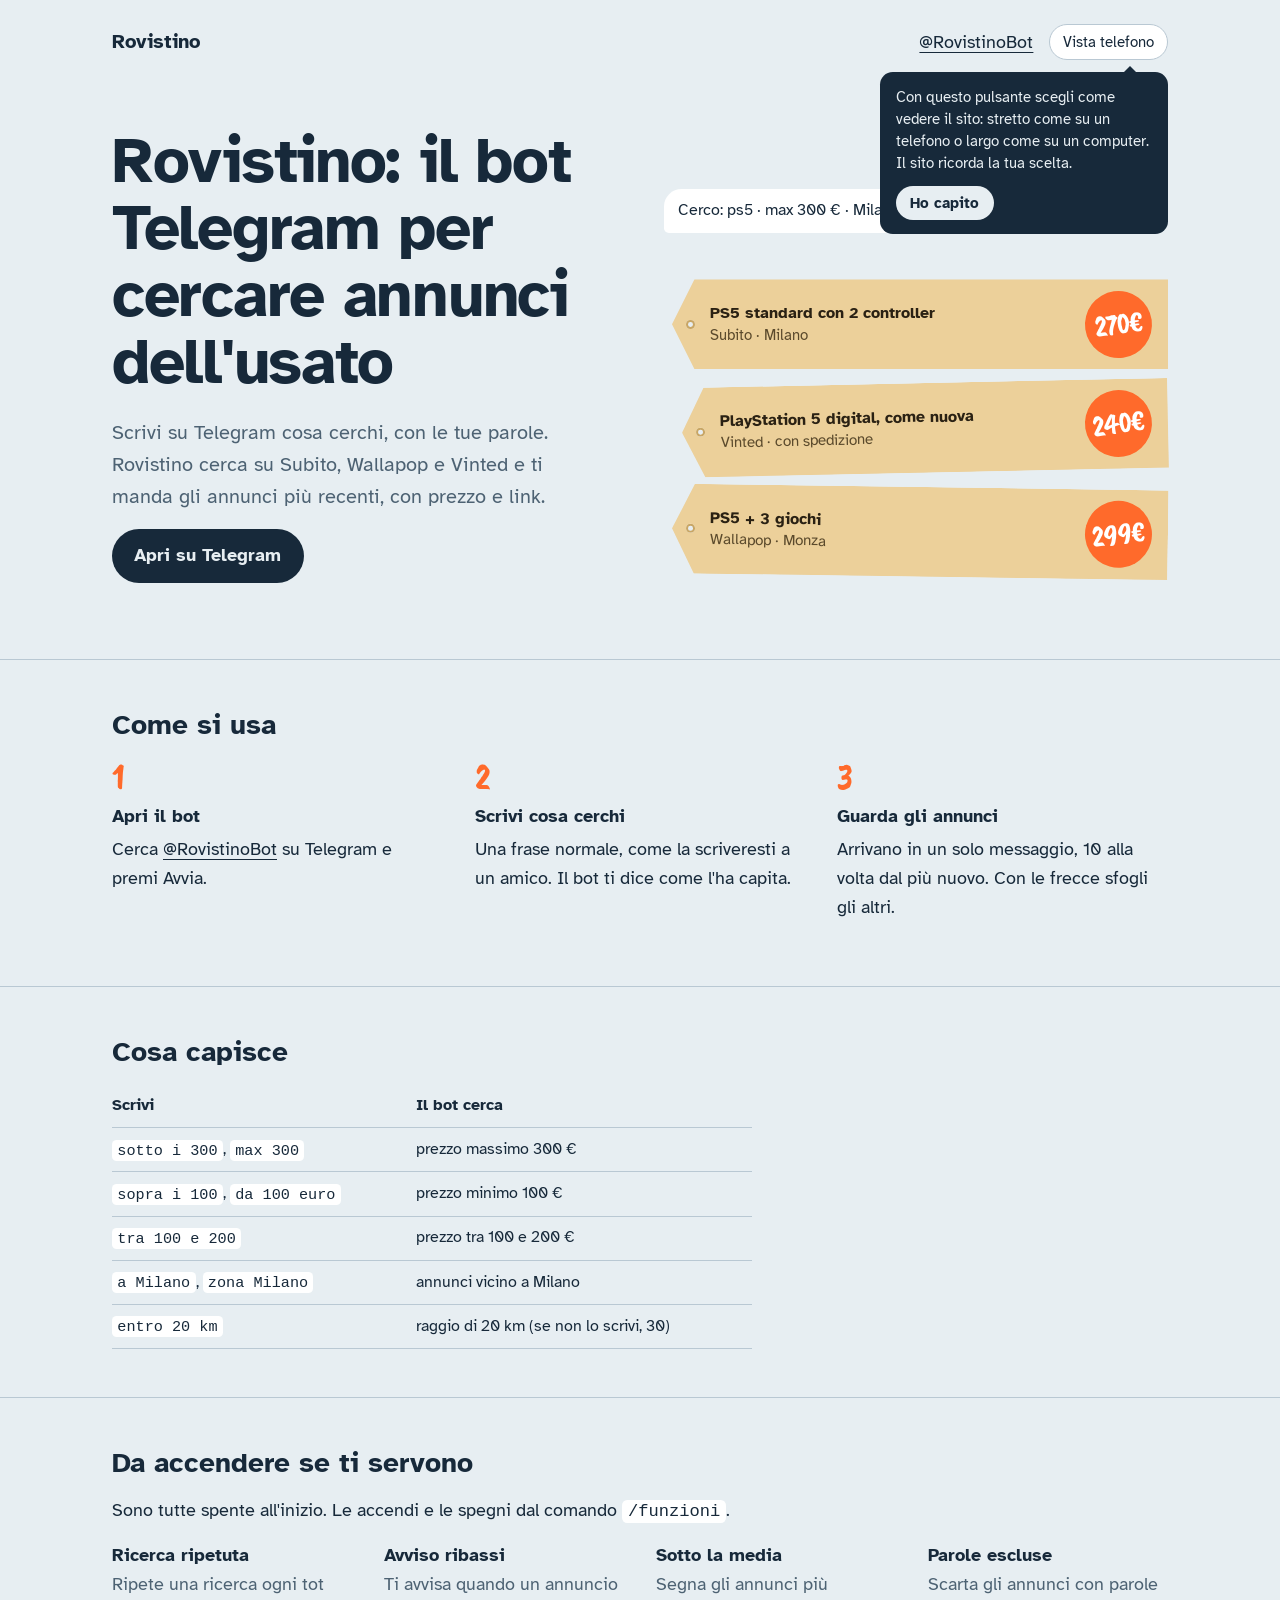
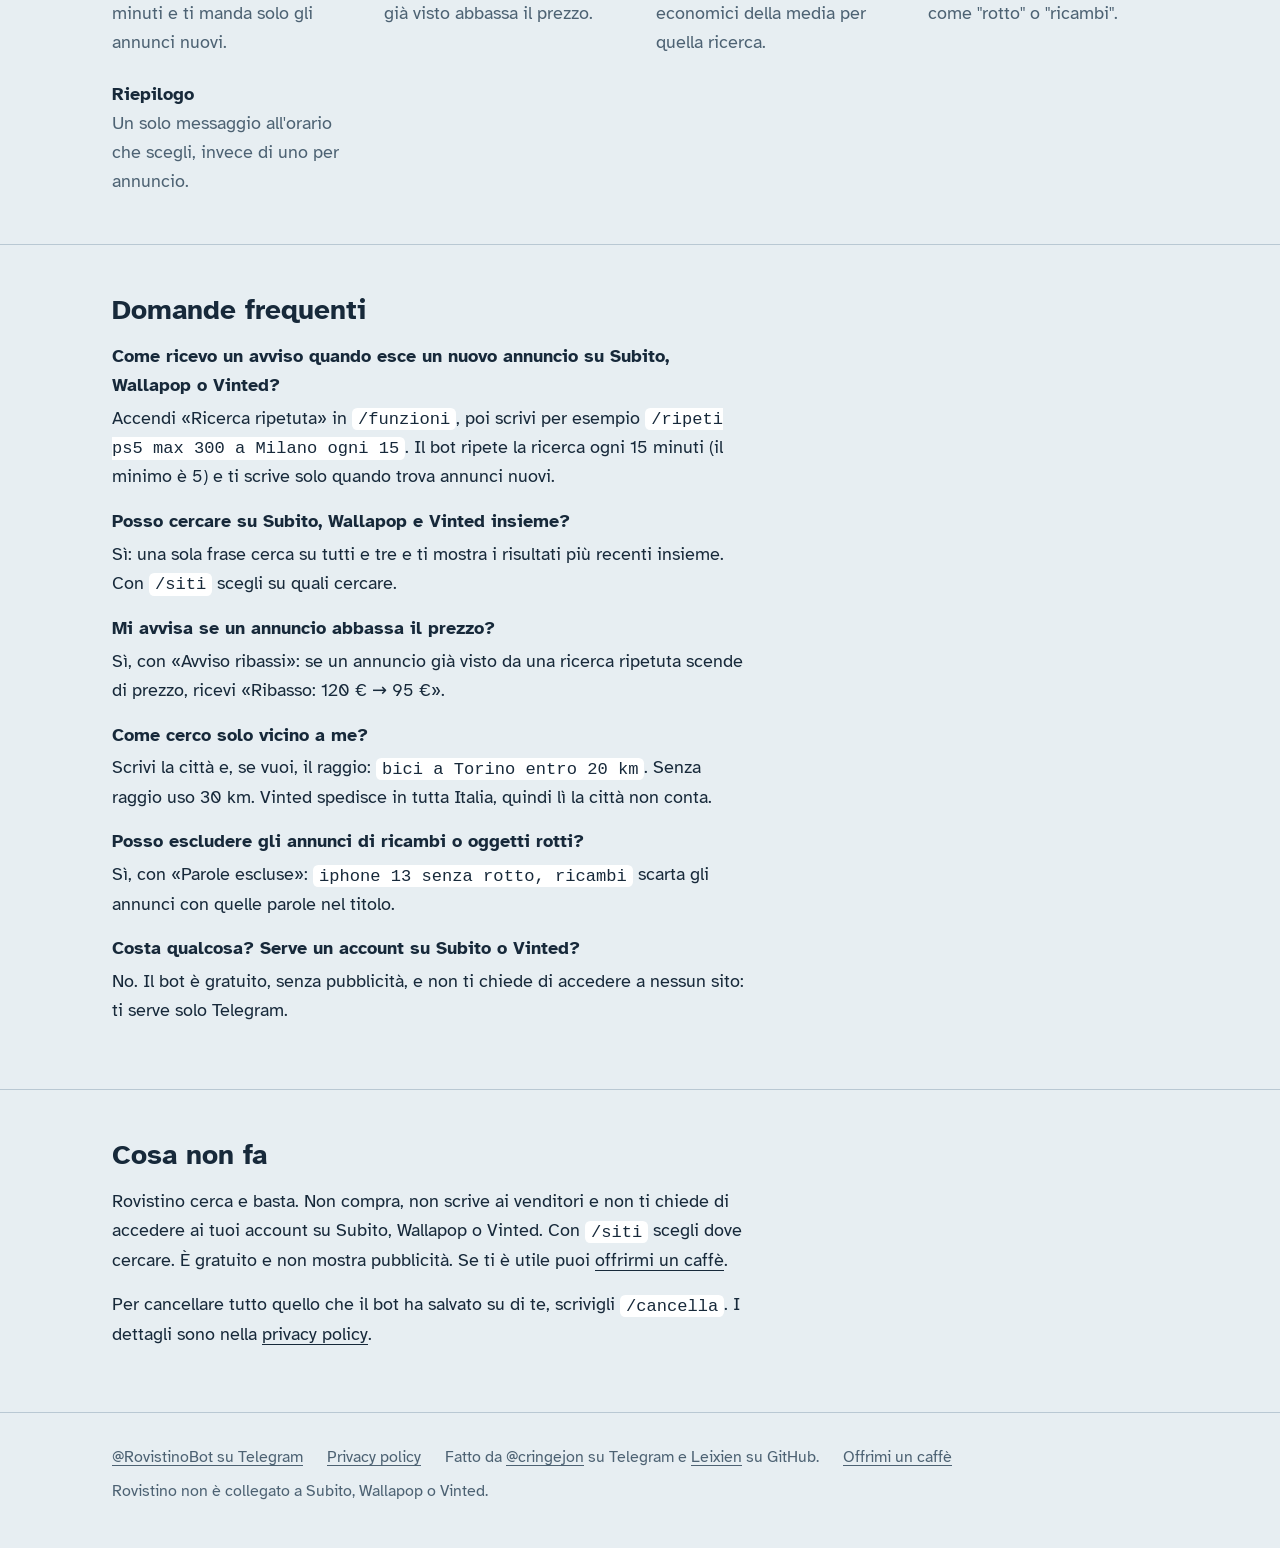
==== commit 11576ad4: "Add FAQ, structured data and link previews for all pages" ====
--- a/index.html
+++ b/index.html
@@ -18,6 +18,23 @@
   <link rel="icon" href="data:image/svg+xml,<svg xmlns='http://www.w3.org/2000/svg' viewBox='0 0 100 100'><text y='.9em' font-size='90'>🏷️</text></svg>">
   <link rel="stylesheet" href="style.css">
   <script src="site.js"></script>
+  <script type="application/ld+json">
+  {
+    "@context": "https://schema.org",
+    "@type": "SoftwareApplication",
+    "name": "Rovistino",
+    "alternateName": "@RovistinoBot",
+    "description": "Bot Telegram gratuito che cerca annunci dell'usato su Subito, Wallapop e Vinted per prezzo, città e distanza, con ricerche ripetute e avviso ribassi.",
+    "url": "https://leixien.github.io/Rovistino/",
+    "installUrl": "https://t.me/RovistinoBot",
+    "applicationCategory": "UtilitiesApplication",
+    "operatingSystem": "Telegram",
+    "inLanguage": "it",
+    "image": "https://leixien.github.io/Rovistino/assets/description.png",
+    "offers": { "@type": "Offer", "price": "0", "priceCurrency": "EUR" },
+    "author": { "@type": "Person", "name": "Leixien", "url": "https://github.com/Leixien" }
+  }
+  </script>
 </head>
 <body>
   <header class="top">
@@ -89,6 +106,24 @@
 
     <section>
       <div class="wrap"><div class="prose">
+        <h2>Domande frequenti</h2>
+        <h3>Come ricevo un avviso quando esce un nuovo annuncio su Subito, Wallapop o Vinted?</h3>
+        <p>Accendi «Ricerca ripetuta» in <code>/funzioni</code>, poi scrivi per esempio <code>/ripeti ps5 max 300 a Milano ogni 15</code>. Il bot ripete la ricerca ogni 15 minuti (il minimo è 5) e ti scrive solo quando trova annunci nuovi.</p>
+        <h3>Posso cercare su Subito, Wallapop e Vinted insieme?</h3>
+        <p>Sì: una sola frase cerca su tutti e tre e ti mostra i risultati più recenti insieme. Con <code>/siti</code> scegli su quali cercare.</p>
+        <h3>Mi avvisa se un annuncio abbassa il prezzo?</h3>
+        <p>Sì, con «Avviso ribassi»: se un annuncio già visto da una ricerca ripetuta scende di prezzo, ricevi «Ribasso: 120 € → 95 €».</p>
+        <h3>Come cerco solo vicino a me?</h3>
+        <p>Scrivi la città e, se vuoi, il raggio: <code>bici a Torino entro 20 km</code>. Senza raggio uso 30 km. Vinted spedisce in tutta Italia, quindi lì la città non conta.</p>
+        <h3>Posso escludere gli annunci di ricambi o oggetti rotti?</h3>
+        <p>Sì, con «Parole escluse»: <code>iphone 13 senza rotto, ricambi</code> scarta gli annunci con quelle parole nel titolo.</p>
+        <h3>Costa qualcosa? Serve un account su Subito o Vinted?</h3>
+        <p>No. Il bot è gratuito, senza pubblicità, e non ti chiede di accedere a nessun sito: ti serve solo Telegram.</p>
+      </div></div>
+    </section>
+
+    <section>
+      <div class="wrap"><div class="prose">
         <h2>Cosa non fa</h2>
         <p>Rovistino cerca e basta. Non compra, non scrive ai venditori e non ti chiede di accedere ai tuoi account su Subito, Wallapop o Vinted. Con <code>/siti</code> scegli dove cercare. È gratuito e non mostra pubblicità. Se ti è utile puoi <a href="dona.html">offrirmi un caffè</a>.</p>
         <p>Per cancellare tutto quello che il bot ha salvato su di te, scrivigli <code>/cancella</code>. I dettagli sono nella <a href="privacy.html">privacy policy</a>.</p>
--- a/style.css
+++ b/style.css
@@ -189,7 +189,8 @@
 table { border-collapse: collapse; width: 100%; max-width: 40rem; font-size: 1rem; }
 th, td { text-align: left; padding: 0.55rem 0.75rem 0.55rem 0; border-bottom: 1px solid var(--line); vertical-align: top; }
 th { font-weight: 700; }
-code { white-space: nowrap; font-size: 0.95em; background: var(--bubble); padding: 0.1em 0.35em; border-radius: 0.3em; }
+td code { white-space: nowrap; }
+code { font-size: 0.95em; background: var(--bubble); padding: 0.1em 0.35em; border-radius: 0.3em; }
 
 .features { display: grid; grid-template-columns: repeat(auto-fit, minmax(12rem, 1fr)); gap: 1.5rem 2rem; margin: 0; }
 .features dt { font-weight: 700; }
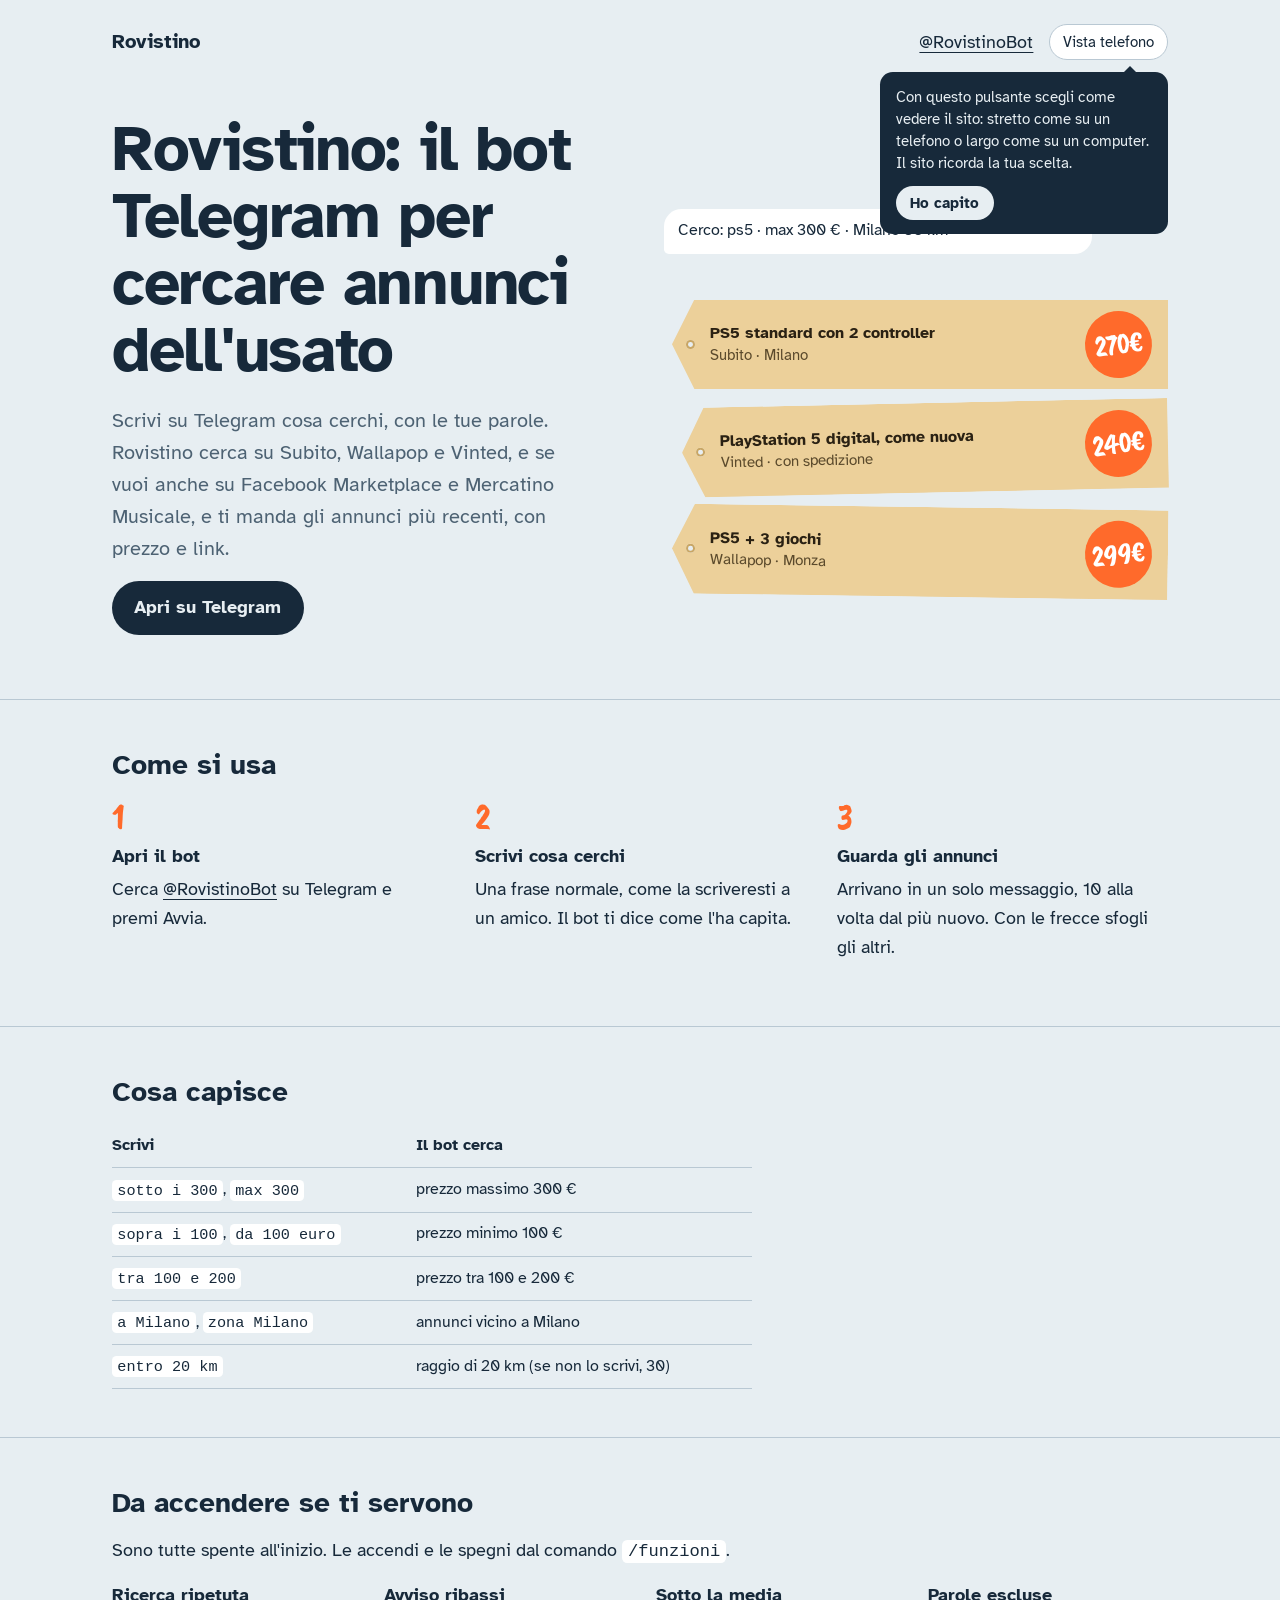
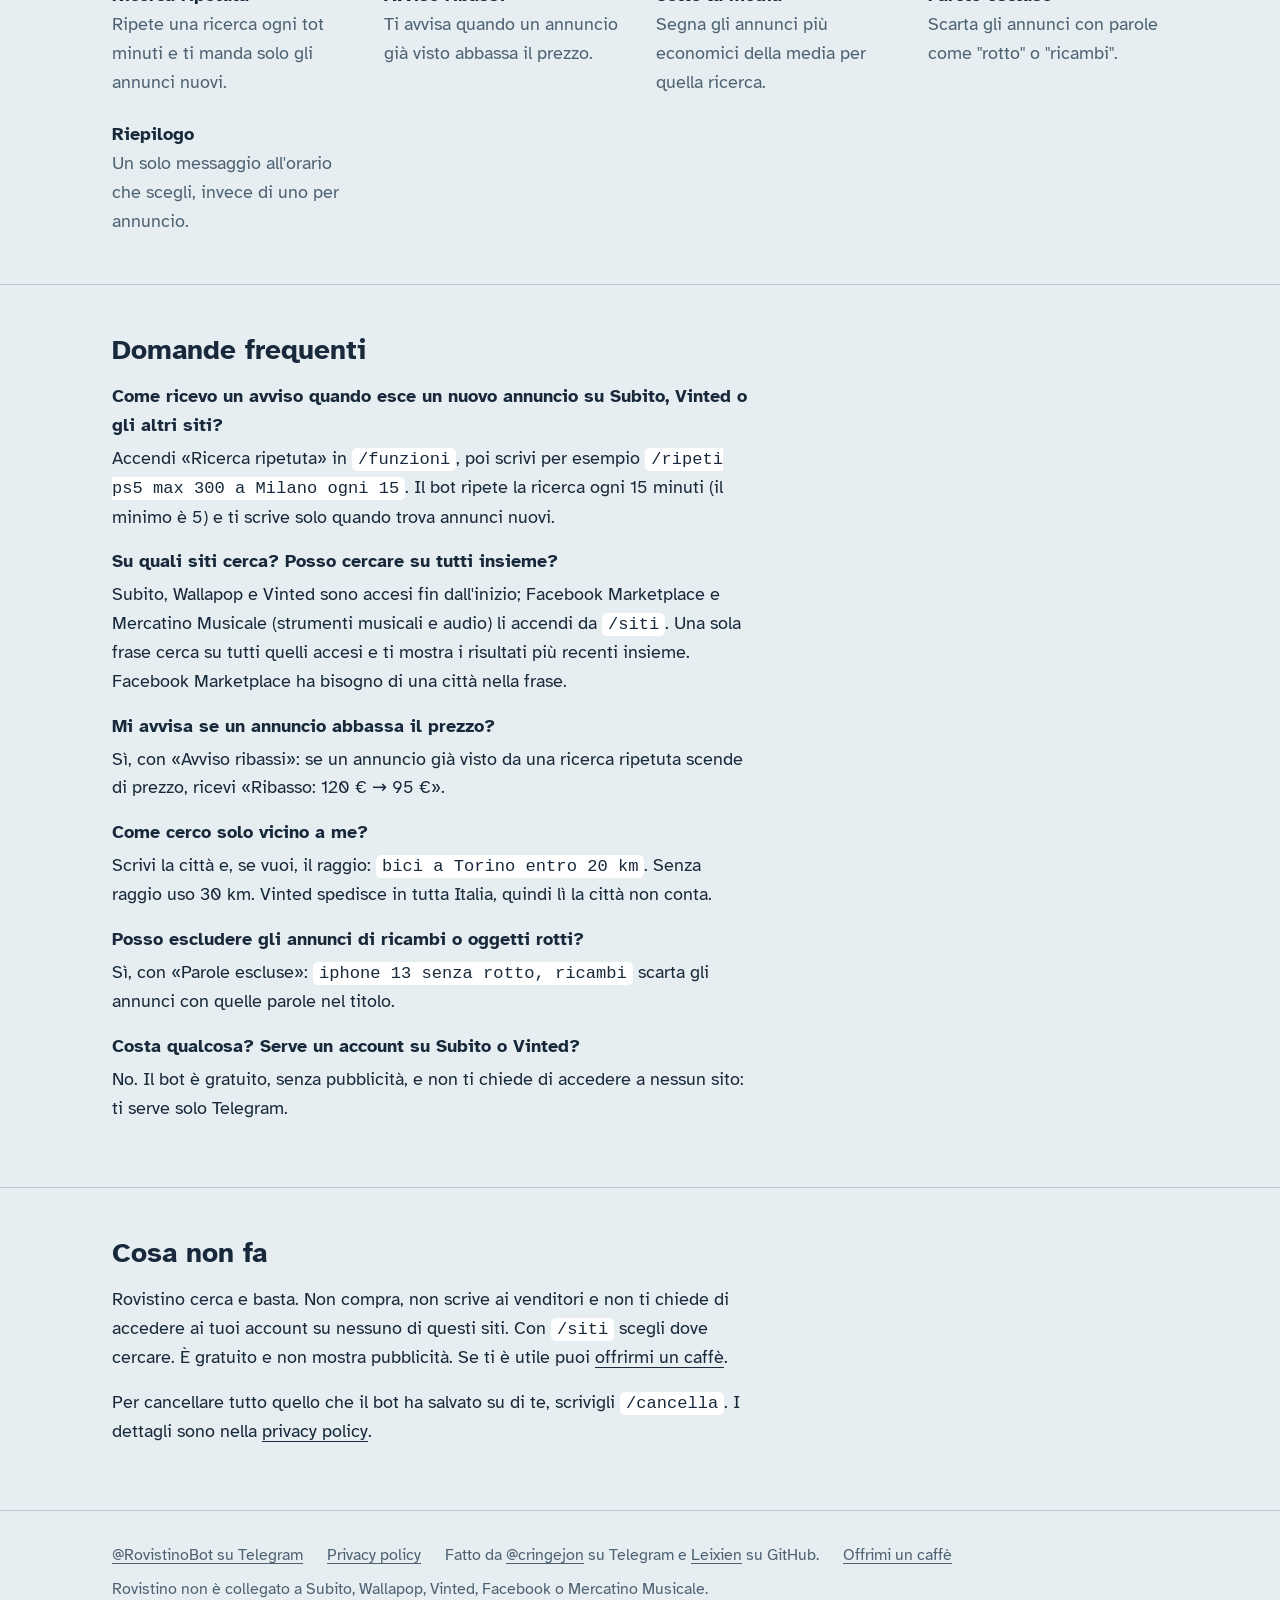
==== commit dfb43c68: "List all searched sites: Facebook Marketplace and Mercatino Musicale too" ====
--- a/index.html
+++ b/index.html
@@ -4,18 +4,21 @@
   <meta charset="utf-8">
   <meta name="viewport" content="width=device-width, initial-scale=1">
   <title>Rovistino – Bot Telegram per cercare annunci usati</title>
-  <meta name="description" content="Rovistino è un bot Telegram gratuito che cerca annunci dell'usato su Subito, Wallapop e Vinted per prezzo, città e distanza.">
+  <meta name="description" content="Rovistino è un bot Telegram gratuito che cerca annunci dell'usato su Subito, Wallapop, Vinted, Facebook Marketplace e Mercatino Musicale per prezzo, città e distanza.">
   <meta name="robots" content="index, follow">
   <link rel="canonical" href="https://leixien.github.io/Rovistino/">
   <meta property="og:title" content="Rovistino – Bot Telegram per cercare annunci usati">
-  <meta property="og:description" content="Cerca annunci su Subito, Wallapop e Vinted direttamente da Telegram.">
+  <meta property="og:description" content="Cerca annunci su Subito, Wallapop, Vinted, Facebook Marketplace e Mercatino Musicale direttamente da Telegram.">
   <meta property="og:url" content="https://leixien.github.io/Rovistino/">
   <meta property="og:type" content="website">
   <meta property="og:image" content="https://leixien.github.io/Rovistino/assets/description.png">
   <link rel="preconnect" href="https://fonts.googleapis.com">
   <link rel="preconnect" href="https://fonts.gstatic.com" crossorigin>
   <link href="https://fonts.googleapis.com/css2?family=Atkinson+Hyperlegible:wght@400;700&family=Caveat+Brush&display=swap" rel="stylesheet">
-  <link rel="icon" href="data:image/svg+xml,<svg xmlns='http://www.w3.org/2000/svg' viewBox='0 0 100 100'><text y='.9em' font-size='90'>🏷️</text></svg>">
+  <link rel="icon" type="image/png" sizes="48x48" href="assets/favicon-48.png">
+  <link rel="icon" type="image/png" sizes="96x96" href="assets/favicon-96.png">
+  <link rel="icon" type="image/png" sizes="192x192" href="assets/favicon-192.png">
+  <link rel="apple-touch-icon" href="assets/apple-touch-icon.png">
   <link rel="stylesheet" href="style.css">
   <script src="site.js"></script>
   <script type="application/ld+json">
@@ -24,7 +27,7 @@
     "@type": "SoftwareApplication",
     "name": "Rovistino",
     "alternateName": "@RovistinoBot",
-    "description": "Bot Telegram gratuito che cerca annunci dell'usato su Subito, Wallapop e Vinted per prezzo, città e distanza, con ricerche ripetute e avviso ribassi.",
+    "description": "Bot Telegram gratuito che cerca annunci dell'usato su Subito, Wallapop, Vinted, Facebook Marketplace e Mercatino Musicale per prezzo, città e distanza, con ricerche ripetute e avviso ribassi.",
     "url": "https://leixien.github.io/Rovistino/",
     "installUrl": "https://t.me/RovistinoBot",
     "applicationCategory": "UtilitiesApplication",
@@ -48,7 +51,7 @@
     <div class="wrap hero">
       <div>
         <h1>Rovistino: il bot Telegram per cercare annunci dell'usato</h1>
-        <p class="lede">Scrivi su Telegram cosa cerchi, con le tue parole. Rovistino cerca su Subito, Wallapop e Vinted e ti manda gli annunci più recenti, con prezzo e link.</p>
+        <p class="lede">Scrivi su Telegram cosa cerchi, con le tue parole. Rovistino cerca su Subito, Wallapop e Vinted, e se vuoi anche su Facebook Marketplace e Mercatino Musicale, e ti manda gli annunci più recenti, con prezzo e link.</p>
         <a class="button" href="https://t.me/RovistinoBot">Apri su Telegram</a>
       </div>
 
@@ -107,10 +110,10 @@
     <section>
       <div class="wrap"><div class="prose">
         <h2>Domande frequenti</h2>
-        <h3>Come ricevo un avviso quando esce un nuovo annuncio su Subito, Wallapop o Vinted?</h3>
+        <h3>Come ricevo un avviso quando esce un nuovo annuncio su Subito, Vinted o gli altri siti?</h3>
         <p>Accendi «Ricerca ripetuta» in <code>/funzioni</code>, poi scrivi per esempio <code>/ripeti ps5 max 300 a Milano ogni 15</code>. Il bot ripete la ricerca ogni 15 minuti (il minimo è 5) e ti scrive solo quando trova annunci nuovi.</p>
-        <h3>Posso cercare su Subito, Wallapop e Vinted insieme?</h3>
-        <p>Sì: una sola frase cerca su tutti e tre e ti mostra i risultati più recenti insieme. Con <code>/siti</code> scegli su quali cercare.</p>
+        <h3>Su quali siti cerca? Posso cercare su tutti insieme?</h3>
+        <p>Subito, Wallapop e Vinted sono accesi fin dall'inizio; Facebook Marketplace e Mercatino Musicale (strumenti musicali e audio) li accendi da <code>/siti</code>. Una sola frase cerca su tutti quelli accesi e ti mostra i risultati più recenti insieme. Facebook Marketplace ha bisogno di una città nella frase.</p>
         <h3>Mi avvisa se un annuncio abbassa il prezzo?</h3>
         <p>Sì, con «Avviso ribassi»: se un annuncio già visto da una ricerca ripetuta scende di prezzo, ricevi «Ribasso: 120 € → 95 €».</p>
         <h3>Come cerco solo vicino a me?</h3>
@@ -125,7 +128,7 @@
     <section>
       <div class="wrap"><div class="prose">
         <h2>Cosa non fa</h2>
-        <p>Rovistino cerca e basta. Non compra, non scrive ai venditori e non ti chiede di accedere ai tuoi account su Subito, Wallapop o Vinted. Con <code>/siti</code> scegli dove cercare. È gratuito e non mostra pubblicità. Se ti è utile puoi <a href="dona.html">offrirmi un caffè</a>.</p>
+        <p>Rovistino cerca e basta. Non compra, non scrive ai venditori e non ti chiede di accedere ai tuoi account su nessuno di questi siti. Con <code>/siti</code> scegli dove cercare. È gratuito e non mostra pubblicità. Se ti è utile puoi <a href="dona.html">offrirmi un caffè</a>.</p>
         <p>Per cancellare tutto quello che il bot ha salvato su di te, scrivigli <code>/cancella</code>. I dettagli sono nella <a href="privacy.html">privacy policy</a>.</p>
       </div></div>
     </section>
@@ -137,7 +140,7 @@
       <a href="privacy.html">Privacy policy</a>
       <span>Fatto da <a href="https://t.me/cringejon">@cringejon</a> su Telegram e <a href="https://github.com/Leixien">Leixien</a> su GitHub.</span>
       <a href="dona.html">Offrimi un caffè</a>
-      <span>Rovistino non è collegato a Subito, Wallapop o Vinted.</span>
+      <span>Rovistino non è collegato a Subito, Wallapop, Vinted, Facebook o Mercatino Musicale.</span>
     </div>
   </footer>
 </body>
